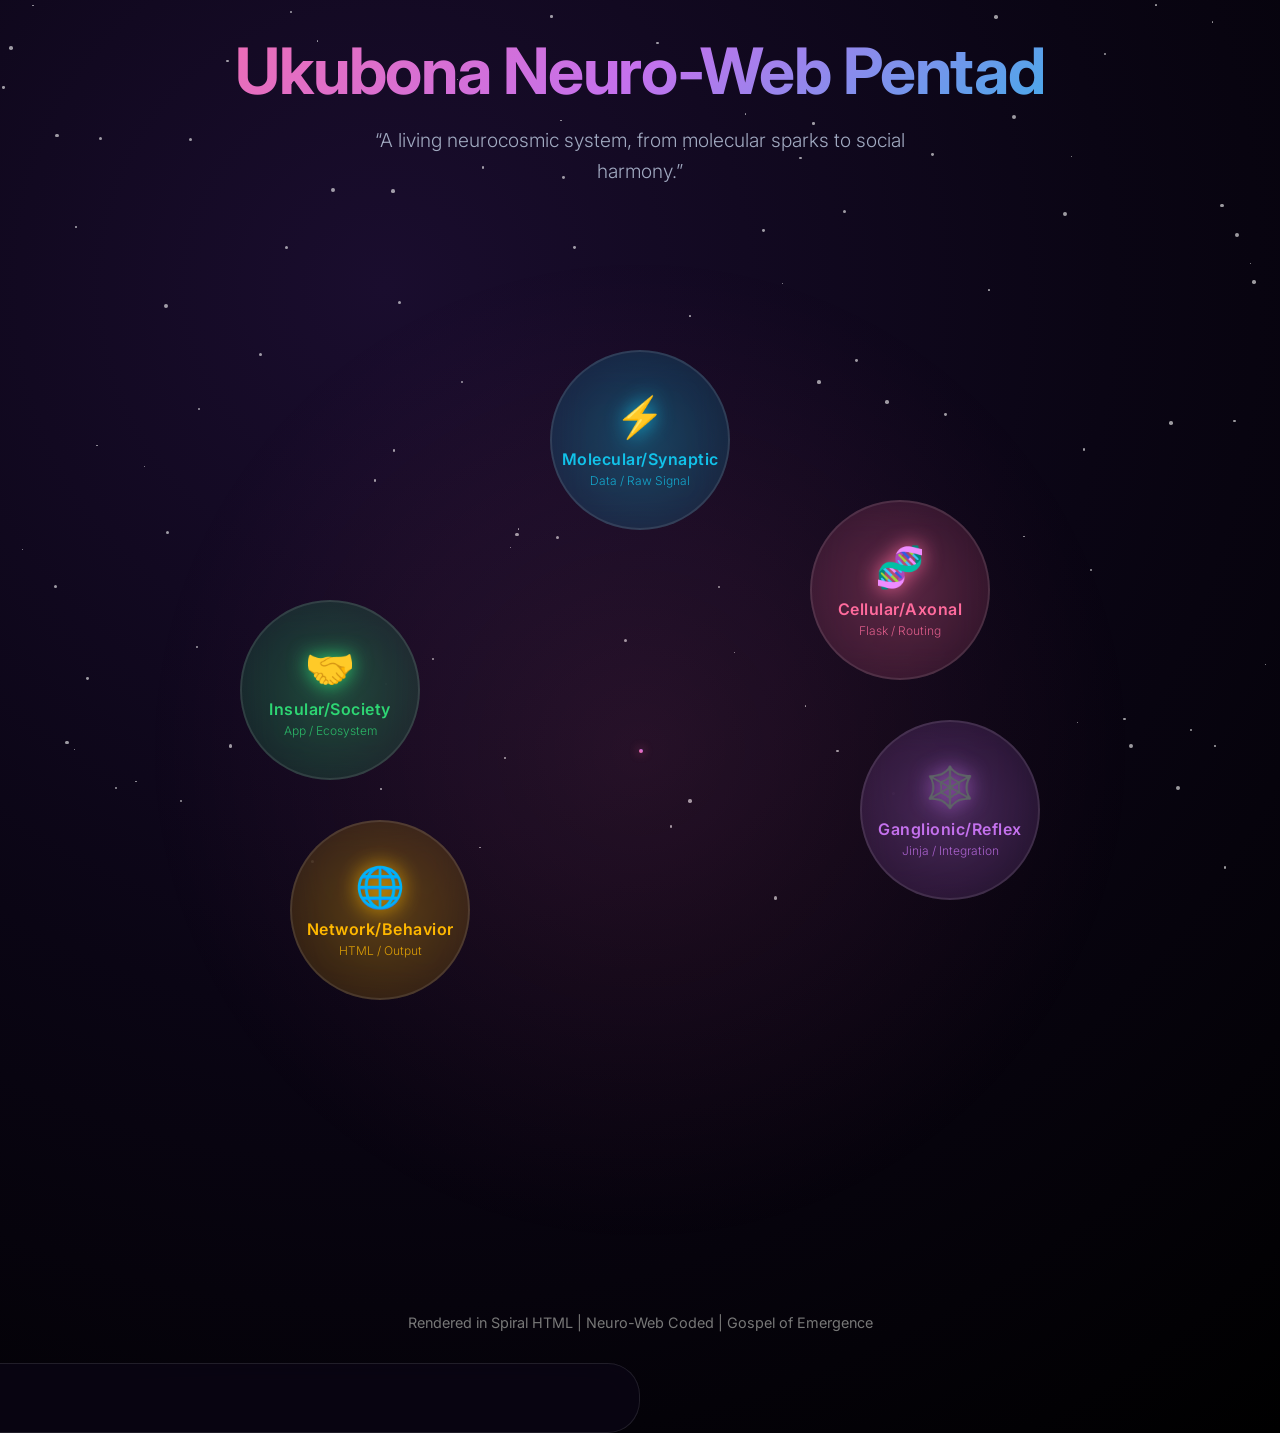
==== index.html @ 419523d1 "ghp" ====
<!DOCTYPE html>
<html lang="en">
<head>
    <meta charset="UTF-8">
    <meta name="viewport" content="width=device-width, initial-scale=1.0">
    <title>Ukubona Neuro-Web Pentad</title>
    <style>
        @import url('https://fonts.googleapis.com/css2?family=Inter:wght@300;400;500;600;700&display=swap');
        
        * {
            margin: 0;
            padding: 0;
            box-sizing: border-box;
        }
        
        body {
            font-family: 'Inter', sans-serif;
            background: radial-gradient(circle at 30% 20%, #1a0d2e 0%, #0a0514 50%, #000000 100%);
            color: #ffffff;
            min-height: 100vh;
            overflow-x: hidden;
            position: relative;
        }
        
        .cosmic-bg {
            position: fixed;
            top: 0;
            left: 0;
            width: 100vw;
            height: 100vh;
            pointer-events: none;
            z-index: -1;
        }
        
        .star {
            position: absolute;
            background: white;
            border-radius: 50%;
            opacity: 0.6;
            animation: twinkle 3s infinite ease-in-out;
        }
        
        @keyframes twinkle {
            0%, 100% { opacity: 0.3; transform: scale(1); }
            50% { opacity: 1; transform: scale(1.2); }
        }
        
        .container {
            max-width: 1400px;
            margin: 0 auto;
            padding: 2rem;
            position: relative;
            z-index: 1;
        }
        
        .header {
            text-align: center;
            margin-bottom: 4rem;
            animation: fadeInDown 1s ease-out;
        }
        
        .title {
            font-size: clamp(2.5rem, 6vw, 4rem);
            font-weight: 700;
            background: linear-gradient(135deg, #ff6b9d, #c471ed, #12c2e9);
            background-clip: text;
            -webkit-background-clip: text;
            color: transparent;
            margin-bottom: 1rem;
            letter-spacing: -0.02em;
        }
        
        .subtitle {
            font-size: 1.2rem;
            color: #a0a9c0;
            font-weight: 300;
            max-width: 600px;
            margin: 0 auto;
            line-height: 1.6;
        }
        
        .spiral-container {
            position: relative;
            width: 100%;
            max-width: 1000px;
            margin: 0 auto;
            aspect-ratio: 1;
            border-radius: 50%;
            background: radial-gradient(circle at center, rgba(255,107,157,0.1) 0%, transparent 70%);
            animation: pulseGlow 4s infinite ease-in-out;
        }
        
        @keyframes pulseGlow {
            0%, 100% { box-shadow: 0 0 50px rgba(255,107,157,0.2); }
            50% { box-shadow: 0 0 100px rgba(255,107,157,0.4); }
        }
        
        .spiral-path {
            position: absolute;
            top: 50%;
            left: 50%;
            width: 2px;
            height: 2px;
            transform: translate(-50%, -50%);
        }
        
        .spiral-trail {
            position: absolute;
            width: 4px;
            height: 4px;
            background: linear-gradient(45deg, #ff6b9d, #c471ed);
            border-radius: 50%;
            box-shadow: 0 0 10px rgba(255,107,157,0.8);
            animation: spiralMove 20s linear infinite;
        }
        
        @keyframes spiralMove {
            0% {
                transform: rotate(0deg) translateX(50px) rotate(0deg);
                opacity: 0;
            }
            10% { opacity: 1; }
            90% { opacity: 1; }
            100% {
                transform: rotate(1800deg) translateX(400px) rotate(-1800deg);
                opacity: 0;
            }
        }
        
        .stage {
            position: absolute;
            width: 180px;
            height: 180px;
            border-radius: 50%;
            display: flex;
            flex-direction: column;
            align-items: center;
            justify-content: center;
            text-align: center;
            cursor: pointer;
            transition: all 0.4s cubic-bezier(0.4, 0, 0.2, 1);
            backdrop-filter: blur(20px);
            border: 2px solid rgba(255,255,255,0.1);
            animation: float 6s ease-in-out infinite;
        }
        
        .stage:hover {
            transform: scale(1.1) translateZ(20px);
            box-shadow: 0 20px 40px rgba(0,0,0,0.3);
            border-color: rgba(255,255,255,0.3);
        }
        
        .stage.active {
            transform: scale(1.15);
            z-index: 10;
        }
        
        @keyframes float {
            0%, 100% { transform: translateY(0px); }
            50% { transform: translateY(-10px); }
        }
        
        .stage-icon {
            font-size: 2.5rem;
            margin-bottom: 0.5rem;
            filter: drop-shadow(0 0 10px currentColor);
        }
        
        .stage-name {
            font-size: 1rem;
            font-weight: 600;
            margin-bottom: 0.25rem;
            letter-spacing: 0.5px;
        }
        
        .stage-subtitle {
            font-size: 0.75rem;
            opacity: 0.8;
            font-weight: 300;
        }
        
        /* Stage Positions */
        .stage-molecular {
            top: 10%;
            left: 50%;
            transform: translateX(-50%);
            background: radial-gradient(circle, rgba(18,194,233,0.3), rgba(18,194,233,0.1));
            color: #12c2e9;
            animation-delay: 0s;
        }
        
        .stage-cellular {
            top: 25%;
            right: 15%;
            background: radial-gradient(circle, rgba(255,107,157,0.3), rgba(255,107,157,0.1));
            color: #ff6b9d;
            animation-delay: 1s;
        }
        
        .stage-ganglionic {
            bottom: 35%;
            right: 10%;
            background: radial-gradient(circle, rgba(196,113,237,0.3), rgba(196,113,237,0.1));
            color: #c471ed;
            animation-delay: 2s;
        }
        
        .stage-network {
            bottom: 25%;
            left: 15%;
            background: radial-gradient(circle, rgba(255,184,0,0.3), rgba(255,184,0,0.1));
            color: #ffb800;
            animation-delay: 3s;
        }
        
        .stage-insular {
            top: 35%;
            left: 10%;
            background: radial-gradient(circle, rgba(46,213,115,0.3), rgba(46,213,115,0.1));
            color: #2ed573;
            animation-delay: 4s;
        }
        
        .detail-panel {
            position: fixed;
            top: 0;
            right: -100%;
            width: 100%;
            max-width: 500px;
            height: 100vh;
            background: rgba(10,5,20,0.95);
            backdrop-filter: blur(30px);
            border-left: 1px solid rgba(255,255,255,0.1);
            padding: 2rem;
            z-index: 1000;
            transition: right 0.5s cubic-bezier(0.4, 0, 0.2, 1);
            overflow-y: auto;
        }
        
        .detail-panel.active {
            right: 0;
        }
        
        .detail-header {
            display: flex;
            justify-content: space-between;
            align-items: center;
            margin-bottom: 2rem;
            padding-bottom: 1rem;
            border-bottom: 1px solid rgba(255,255,255,0.1);
        }
        
        .detail-title {
            font-size: 1.5rem;
            font-weight: 600;
            display: flex;
            align-items: center;
            gap: 0.5rem;
        }
        
        .close-btn {
            background: none;
            border: none;
            color: #fff;
            font-size: 1.5rem;
            cursor: pointer;
            padding: 0.5rem;
            border-radius: 50%;
            transition: background 0.3s;
        }
        
        .close-btn:hover {
            background: rgba(255,255,255,0.1);
        }
        
        .detail-section {
            margin-bottom: 1.5rem;
        }
        
        .detail-section h3 {
            font-size: 1.1rem;
            margin-bottom: 0.5rem;
            color: #c471ed;
        }
        
        .detail-section p {
            line-height: 1.6;
            color: #a0a9c0;
        }
        
        .navigation {
           1012
            position: fixed;
            bottom: 2rem;
            left: 50%;
            transform: translateX(-50%);
            display: flex;
            gap: 1rem;
            background: rgba(10,5,20,0.8);
            padding: 1rem;
            border-radius: 2rem;
            backdrop-filter: blur(20px);
            border: 1px solid rgba(255,255,255,0.1);
        }
        
        .nav-btn {
            background: none;
            border: 2px solid rgba(255,255,255,0.2);
            color: #fff;
            padding: 0.5rem 1rem;
            border-radius: 1rem;
            cursor: pointer;
            transition: all 0.3s;
            font-size: 0.9rem;
        }
        
        .nav-btn:hover, .nav-btn.active {
            border-color: #c471ed;
            background: rgba(196,113,237,0.2);
            transform: translateY(-2px);
        }
        
        @keyframes fadeInDown {
            from {
                opacity: 0;
                transform: translateY(-30px);
            }
            to {
                opacity: 1;
                transform: translateY(0);
            }
        }
        
        footer {
            text-align: center;
            margin-top: 4rem;
            font-size: 0.9rem;
            color: #777;
            position: relative;
            z-index: 1;
        }
        
        @media (max-width: 768px) {
            .stage {
                width: 140px;
                height: 140px;
            }
            
            .stage-icon {
                font-size: 2rem;
            }
            
            .stage-name {
                font-size: 0.9rem;
            }
            
            .stage-subtitle {
                font-size: 0.7rem;
            }
            
            .detail-panel {
                width: 100vw;
            }
        }
    </style>
</head>
<body>
    <div class="cosmic-bg" id="cosmicBg"></div>
    
    <div class="container">
        <div class="header">
            <h1 class="title">Ukubona Neuro-Web Pentad</h1>
            <p class="subtitle">“A living neurocosmic system, from molecular sparks to social harmony.”</p>
        </div>
        
        <div class="spiral-container">
            <div class="spiral-path">
                <div class="spiral-trail"></div>
            </div>
            
            <div class="stage stage-molecular" data-stage="molecular">
                <div class="stage-icon">⚡️</div>
                <div class="stage-name">Molecular/Synaptic</div>
                <div class="stage-subtitle">Data / Raw Signal</div>
            </div>
            
            <div class="stage stage-cellular" data-stage="cellular">
                <div class="stage-icon">🧬</div>
                <div class="stage-name">Cellular/Axonal</div>
                <div class="stage-subtitle">Flask / Routing</div>
            </div>
            
            <div class="stage stage-ganglionic" data-stage="ganglionic">
                <div class="stage-icon">🕸️</div>
                <div class="stage-name">Ganglionic/Reflex</div>
                <div class="stage-subtitle">Jinja / Integration</div>
            </div>
            
            <div class="stage stage-network" data-stage="network">
                <div class="stage-icon">🌐</div>
                <div class="stage-name">Network/Behavior</div>
                <div class="stage-subtitle">HTML / Output</div>
            </div>
            
            <div class="stage stage-insular" data-stage="insular">
                <div class="stage-icon">🤝</div>
                <div class="stage-name">Insular/Society</div>
                <div class="stage-subtitle">App / Ecosystem</div>
            </div>
        </div>
        
        <footer>
            Rendered in Spiral HTML | Neuro-Web Coded | Gospel of Emergence
        </footer>
    </div>
    
    <div class="detail-panel" id="detailPanel">
        <div class="detail-header">
            <div class="detail-title" id="detailTitle">
                <span id="detailIcon">⚡️</span>
                <span id="detailName">Molecular/Synaptic</span>
            </div>
            <button class="close-btn" onclick="closeDetail()">×</button>
        </div>
        <div class="detail-section">
            <h3>Neuro Layer</h3>
            <p id="detailNeuro"></p>
        </div>
        <div class="detail-section">
            <h3>Web Stack Layer</h3>
            <p id="detailWeb"></p>
        </div>
        <div class="detail-section">
            <h3>Role / Function</h3>
            <p id="detailRole"></p>
        </div>
        <div class="detail-section">
            <h3>Description & Metaphor</h3>
            <p id="detailDescription"></p>
        </div>
    </div>
    
    <div class="navigation">
        <button class="nav-btn active" onclick="setView('spiral')">Spiral View</button>
        <button class="nav-btn" onclick="setView('journey')">Journey Mode</button>
        <button class="nav-btn" onclick="setView('cycle')">Cycle View</button>
    </div>
    
    <script>
        const stageData = {
            molecular: {
                icon: '⚡️',
                name: 'Molecular/Synaptic',
                subtitle: 'Data / Raw Signal',
                neuro: 'Molecular / Synaptic',
                web: 'Data/Chemistry',
                role: 'Raw Signal Input',
                description: 'The raw biochemical and electrical signals — the <em>atomic data</em> entering your system, the foundational spark.'
            },
            cellular: {
                icon: '🧬',
                name: 'Cellular/Axonal',
                subtitle: 'Flask / Routing',
                neuro: 'Cellular / Axonal',
                web: 'Flask/Biology',
                role: 'Signal Routing & Processing',
                description: 'The individual neuron sending processed signals down axons — Flask routes and filters individual requests.'
            },
            ganglionic: {
                icon: '🕸️',
                name: 'Ganglionic/Reflex',
                subtitle: 'Jinja / Integration',
                neuro: 'Ganglionic / Reflex',
                web: 'Jinja/Games',
                role: 'Local Integration & Pattern Formation',
                description: 'Clusters of neurons processing reflexive responses — Jinja templates integrate and render dynamic content swiftly.'
            },
            network: {
                icon: '🌐',
                name: 'Network/Behavior',
                subtitle: 'HTML / Output',
                neuro: 'Network / Behavior',
                web: 'HTML/Psychology',
                role: 'Coordinated Output & Visible Behavior',
                description: 'Neural networks and cortical columns creating emergent patterns — HTML displays the collective, coordinated UI.'
            },
            insular: {
                icon: '🤝',
                name: 'Insular/Society',
                subtitle: 'App / Ecosystem',
                neuro: 'Insular / Society',
                web: 'App/Sociology',
                role: 'Systemic Integration, Social Cognition & Feedback',
                description: 'The insular cortex enabling empathy and social awareness — the full app orchestrates interactions, feedback, and community.'
            }
        };
        
        function createStars() {
            const cosmicBg = document.getElementById('cosmicBg');
            for (let i = 0; i < 100; i++) {
                const star = document.createElement('div');
                star.className = 'star';
                star.style.left = Math.random() * 100 + '%';
                star.style.top = Math.random() * 100 + '%';
                star.style.width = Math.random() * 3 + 1 + 'px';
                star.style.height = star.style.width;
                star.style.animationDelay = Math.random() * 3 + 's';
                cosmicBg.appendChild(star);
            }
        }
        
        document.querySelectorAll('.stage').forEach(stage => {
            stage.addEventListener('click', () => {
                const stageType = stage.dataset.stage;
                openDetail(stageType);
            });
            
            stage.addEventListener('mouseenter', () => {
                stage.classList.add('active');
            });
            
            stage.addEventListener('mouseleave', () => {
                stage.classList.remove('active');
            });
        });
        
        function openDetail(stageType) {
            const data = stageData[stageType];
            document.getElementById('detailIcon').textContent = data.icon;
            document.getElementById('detailName').textContent = data.name;
            document.getElementById('detailNeuro').innerHTML = data.neuro;
            document.getElementById('detailWeb').innerHTML = data.web;
            document.getElementById('detailRole').innerHTML = data.role;
            document.getElementById('detailDescription').innerHTML = data.description;
            document.getElementById('detailPanel').classList.add('active');
        }
        
        function closeDetail() {
            document.getElementById('detailPanel').classList.remove('active');
        }
        
        function setView(view) {
            document.querySelectorAll('.nav-btn').forEach(btn => btn.classList.remove('active'));
            event.target.classList.add('active');
            const container = document.querySelector('.spiral-container');
            container.style.transform = view === 'cycle' ? 'rotate(360deg)' : 'rotate(0deg)';
            container.style.transition = 'transform 2s ease-in-out';
        }
        
        document.addEventListener('keydown', (e) => {
            if (e.key === 'Escape') closeDetail();
        });
        
        createStars();
        
        setInterval(() => {
            const stages = document.querySelectorAll('.stage');
            stages.forEach((stage, index) => {
                setTimeout(() => {
                    stage.style.transform += ' rotate(360deg)';
                    setTimeout(() => {
                        stage.style.transform = stage.style.transform.replace(' rotate(360deg)', '');
                    }, 1000);
                }, index * 200);
            });
        }, 15000);
    </script>
</body>
</html>
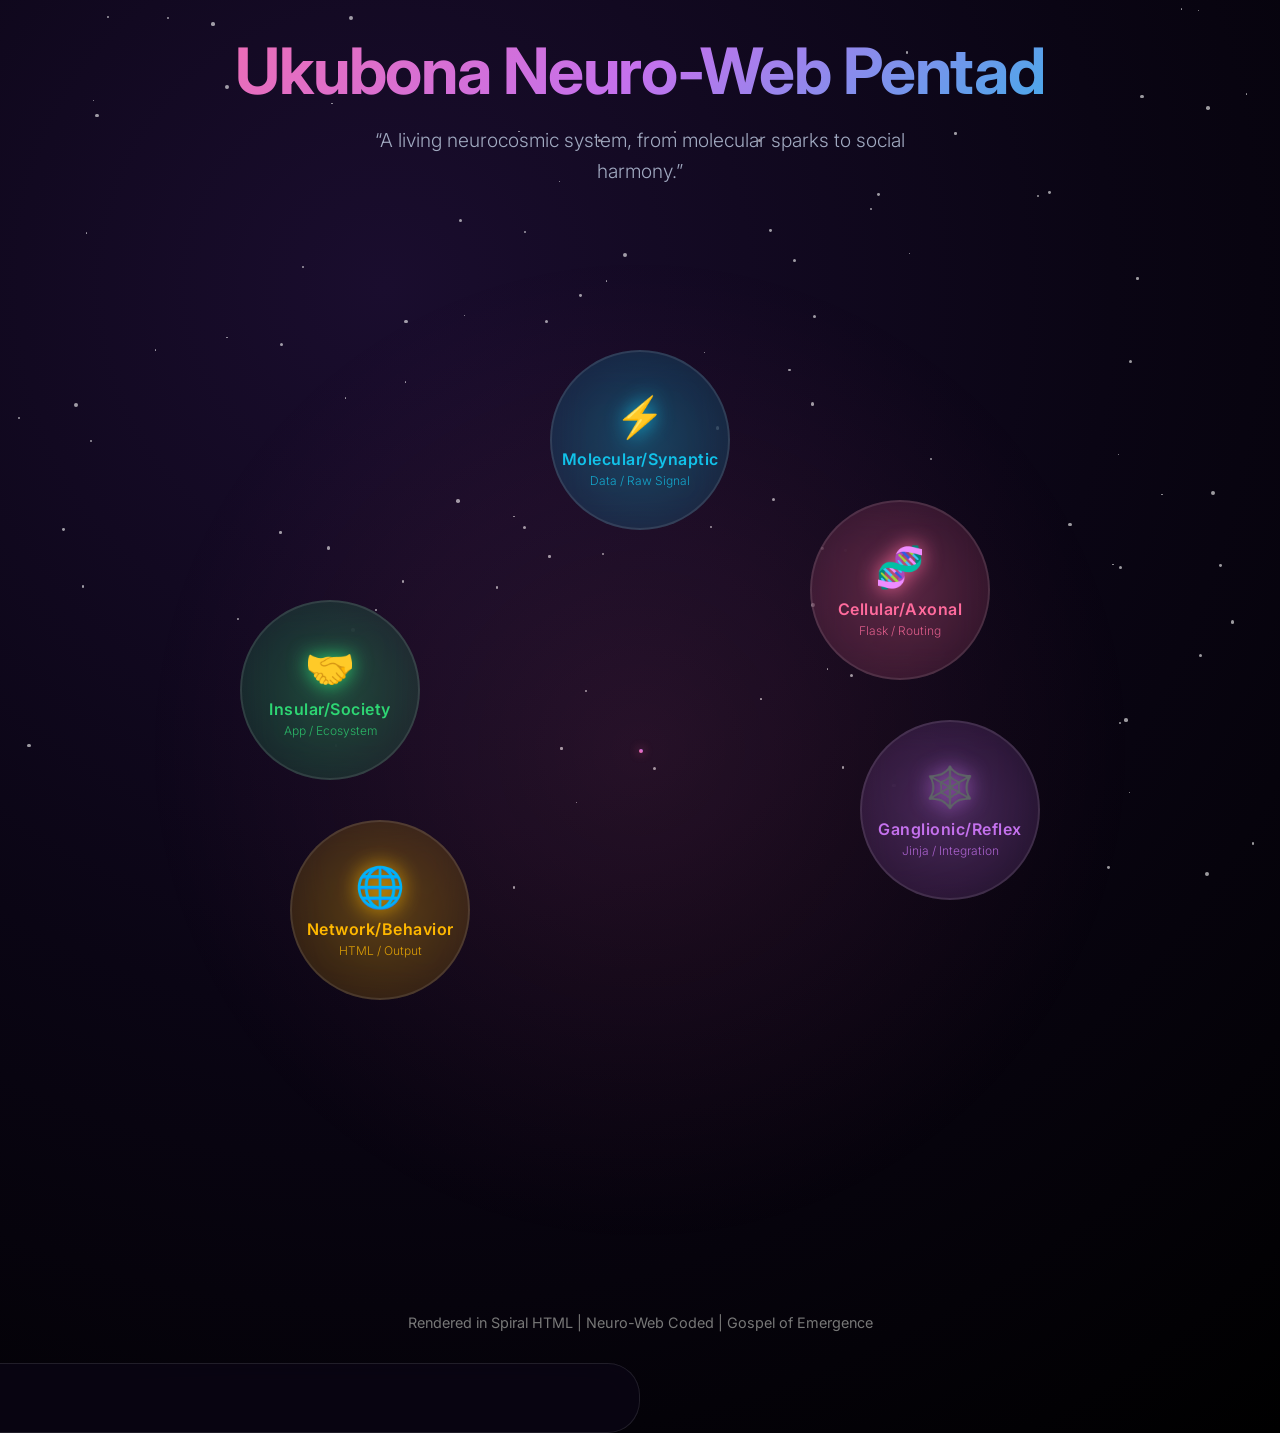
==== commit 6fcb8a7c: "sociology" ====
--- a/index.html
+++ b/index.html
@@ -489,7 +489,7 @@
                 name: 'Insular/Society',
                 subtitle: 'App / Ecosystem',
                 neuro: 'Insular / Society',
-                web: 'App/Sociology',
+                web: 'App/<a href="https://abikesa.github.io/sociology/">Sociology</a>',
                 role: 'Systemic Integration, Social Cognition & Feedback',
                 description: 'The insular cortex enabling empathy and social awareness — the full app orchestrates interactions, feedback, and community.'
             }
